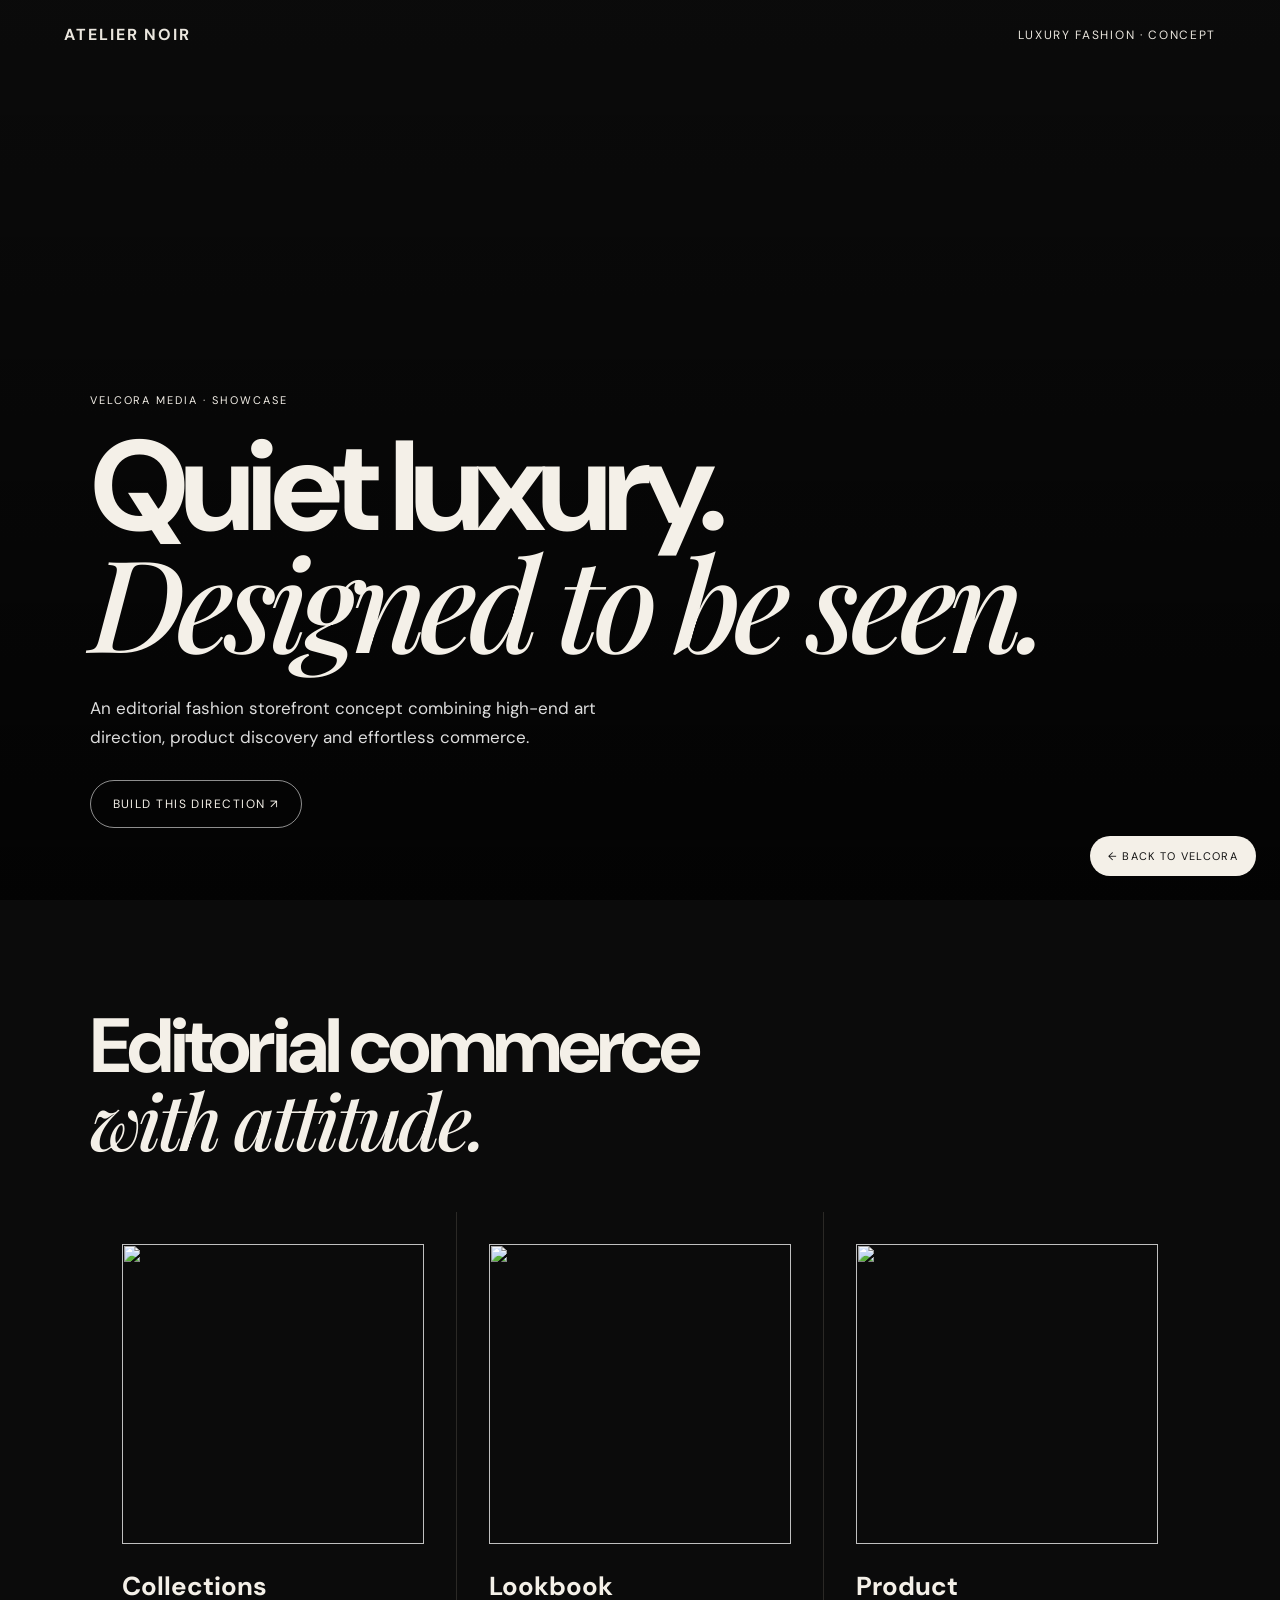
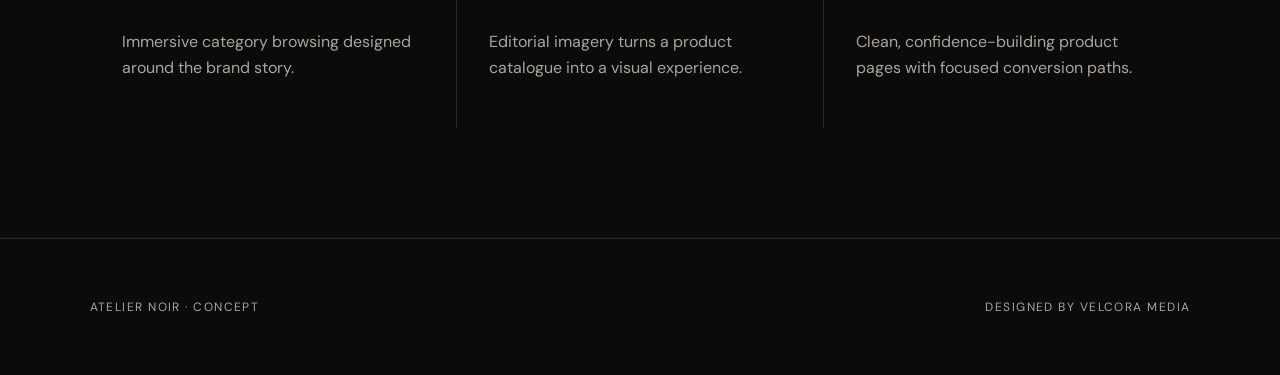
==== demos/atelier-noir.html @ e161b543 "Add Atelier Noir portfolio demo" ====
<!doctype html><html><head><meta charset='utf-8'><meta name='viewport' content='width=device-width,initial-scale=1'><title>Atelier Noir — Velcora Concept</title><link rel='stylesheet' href='demo.css'></head><body><nav class='demo-nav'><strong>ATELIER NOIR</strong><span>Luxury Fashion · Concept</span></nav><section class='hero' style="background-image:url('https://images.unsplash.com/photo-1483985988355-763728e1935b?auto=format&fit=crop&w=2200&q=85')"><div><div class='kicker'>Velcora Media · Showcase</div><h1>Quiet luxury.<br><em>Designed to be seen.</em></h1><p>An editorial fashion storefront concept combining high-end art direction, product discovery and effortless commerce.</p><a class='cta' href='../index.html#contact'>Build this direction ↗</a></div></section><section class='section'><h2>Editorial commerce<br><em>with attitude.</em></h2><div class='grid'><article class='card'><img src='https://images.unsplash.com/photo-1496747611176-843222e1e57c?auto=format&fit=crop&w=1200&q=85'><h3>Collections</h3><p>Immersive category browsing designed around the brand story.</p></article><article class='card'><img src='https://images.unsplash.com/photo-1529139574466-a303027c1d8b?auto=format&fit=crop&w=1200&q=85'><h3>Lookbook</h3><p>Editorial imagery turns a product catalogue into a visual experience.</p></article><article class='card'><img src='https://images.unsplash.com/photo-1485968579580-b6d095142e6e?auto=format&fit=crop&w=1200&q=85'><h3>Product</h3><p>Clean, confidence-building product pages with focused conversion paths.</p></article></div></section><footer class='demo-footer'><span>ATELIER NOIR · CONCEPT</span><span>Designed by Velcora Media</span></footer><a class='back' href='../index.html#work'>← Back to Velcora</a></body></html>
---- demos/demo.css ----
@import url('https://fonts.googleapis.com/css2?family=DM+Sans:wght@400;500;600;700&family=Playfair+Display:ital,wght@0,500;0,600;1,500&display=swap');
:root{--bg:#0b0b0b;--fg:#f4f0e8;--muted:#aaa59c;--line:#2b2926;--accent:#c9b58a}*{box-sizing:border-box}html{scroll-behavior:smooth}body{margin:0;background:var(--bg);color:var(--fg);font-family:'DM Sans',sans-serif}a{color:inherit;text-decoration:none}.demo-nav{position:fixed;top:0;left:0;right:0;z-index:5;display:flex;justify-content:space-between;align-items:center;padding:24px 5vw;mix-blend-mode:difference}.demo-nav strong{letter-spacing:.12em}.demo-nav span{font-size:12px;letter-spacing:.14em;text-transform:uppercase}.hero{min-height:100vh;display:grid;place-items:end start;padding:14vh 7vw 8vh;position:relative;overflow:hidden;background-size:cover;background-position:center}.hero:after{content:'';position:absolute;inset:0;background:linear-gradient(180deg,rgba(0,0,0,.05),rgba(0,0,0,.72))}.hero>*{position:relative;z-index:1}.kicker{text-transform:uppercase;letter-spacing:.18em;font-size:11px;margin-bottom:24px}.hero h1{font-size:clamp(58px,10vw,150px);line-height:.88;letter-spacing:-.06em;max-width:1000px;margin:0}.hero h1 em,.section h2 em{font-family:'Playfair Display',serif;font-weight:500}.hero p{max-width:570px;color:#ddd;line-height:1.7;font-size:17px;margin:28px 0}.cta{display:inline-flex;padding:15px 22px;border:1px solid rgba(255,255,255,.55);border-radius:100px;font-size:12px;text-transform:uppercase;letter-spacing:.12em}.section{padding:110px 7vw}.section h2{font-size:clamp(42px,6vw,86px);line-height:.95;letter-spacing:-.05em;margin:0 0 50px}.grid{display:grid;grid-template-columns:repeat(3,1fr);gap:1px;background:var(--line)}.card{background:var(--bg);min-height:340px;padding:32px;display:flex;flex-direction:column;justify-content:flex-end}.card img{width:100%;height:300px;object-fit:cover;margin-bottom:25px}.card h3{font-size:26px;margin:0 0 10px}.card p{color:var(--muted);line-height:1.6}.demo-footer{padding:60px 7vw;border-top:1px solid var(--line);display:flex;justify-content:space-between;color:var(--muted);font-size:12px;text-transform:uppercase;letter-spacing:.12em}.back{position:fixed;bottom:24px;right:24px;z-index:10;background:var(--fg);color:#111;padding:13px 18px;border-radius:100px;font-size:11px;text-transform:uppercase;letter-spacing:.12em}@media(max-width:700px){.demo-nav{padding:18px 5vw}.hero{padding:25vh 6vw 8vh}.hero h1{font-size:58px}.section{padding:75px 6vw}.grid{grid-template-columns:1fr}.card{min-height:260px}.demo-footer{display:block}.demo-footer>*{display:block;margin:10px 0}}
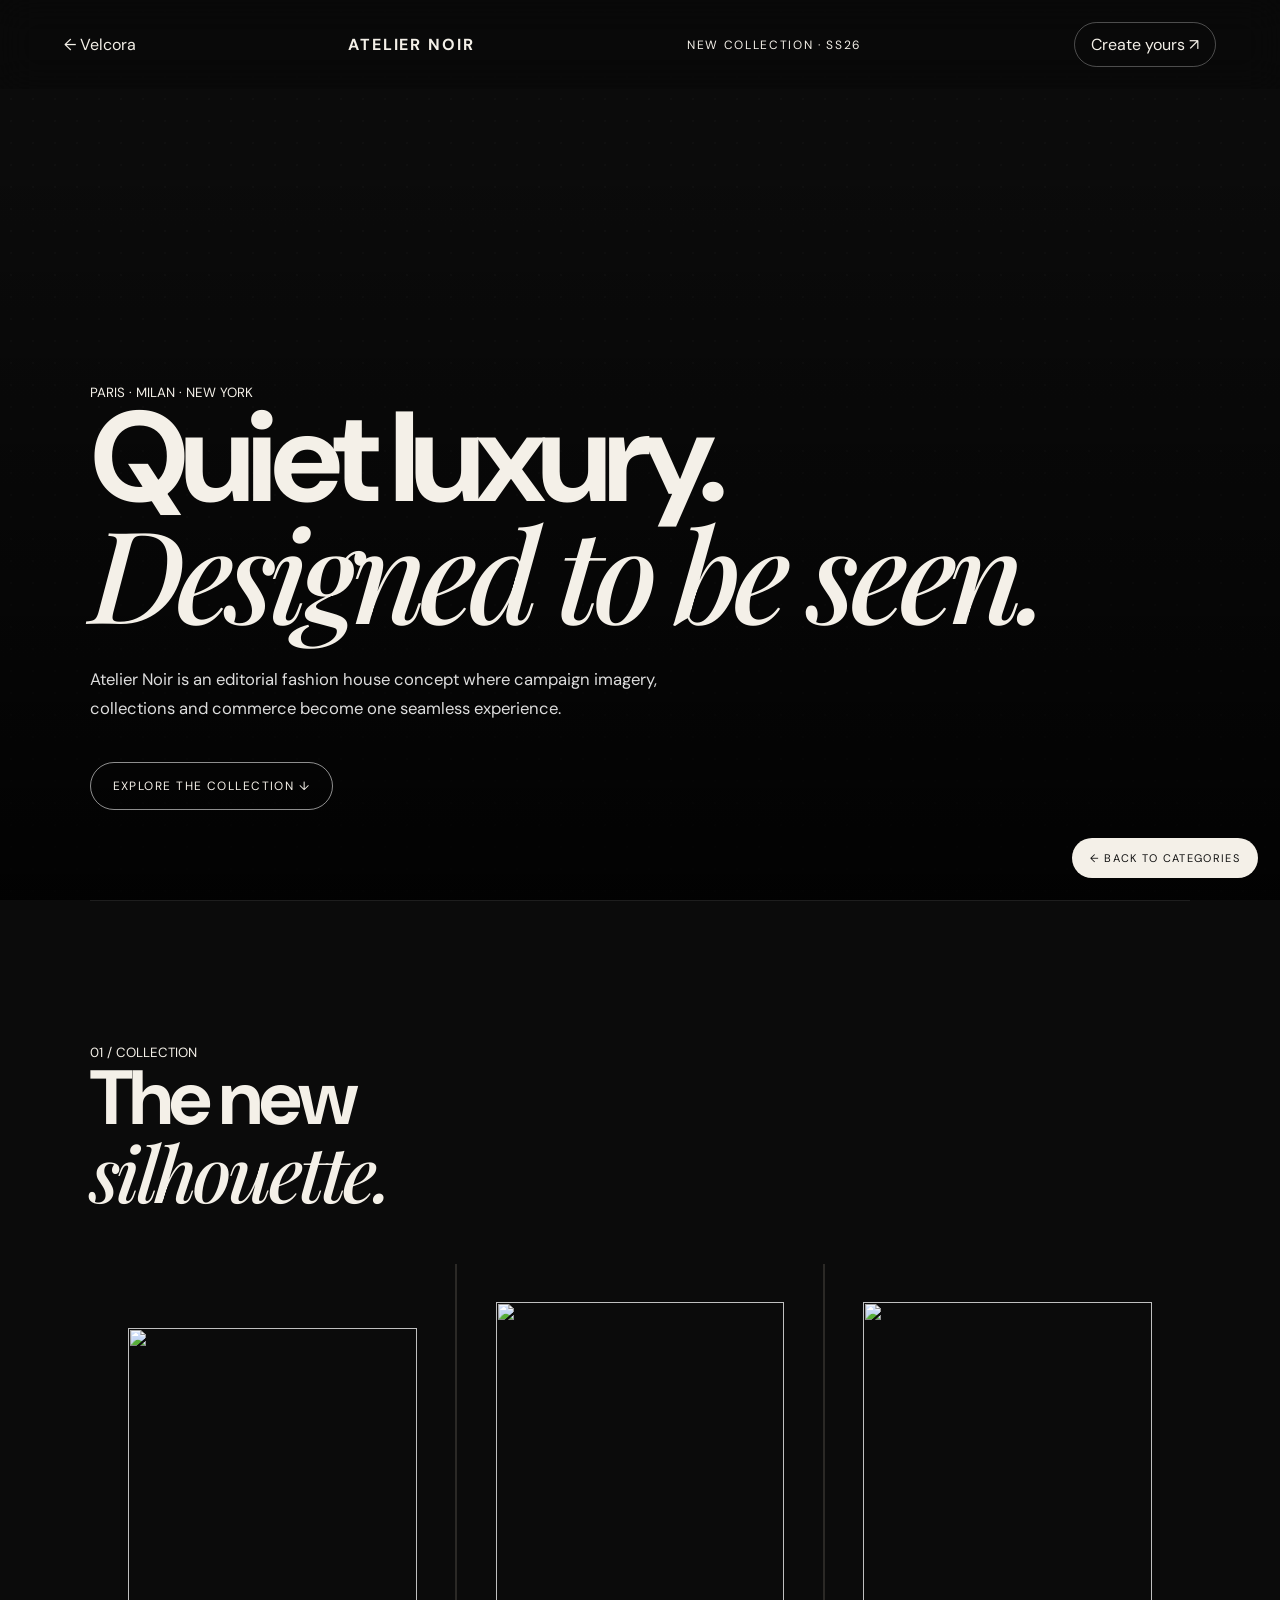
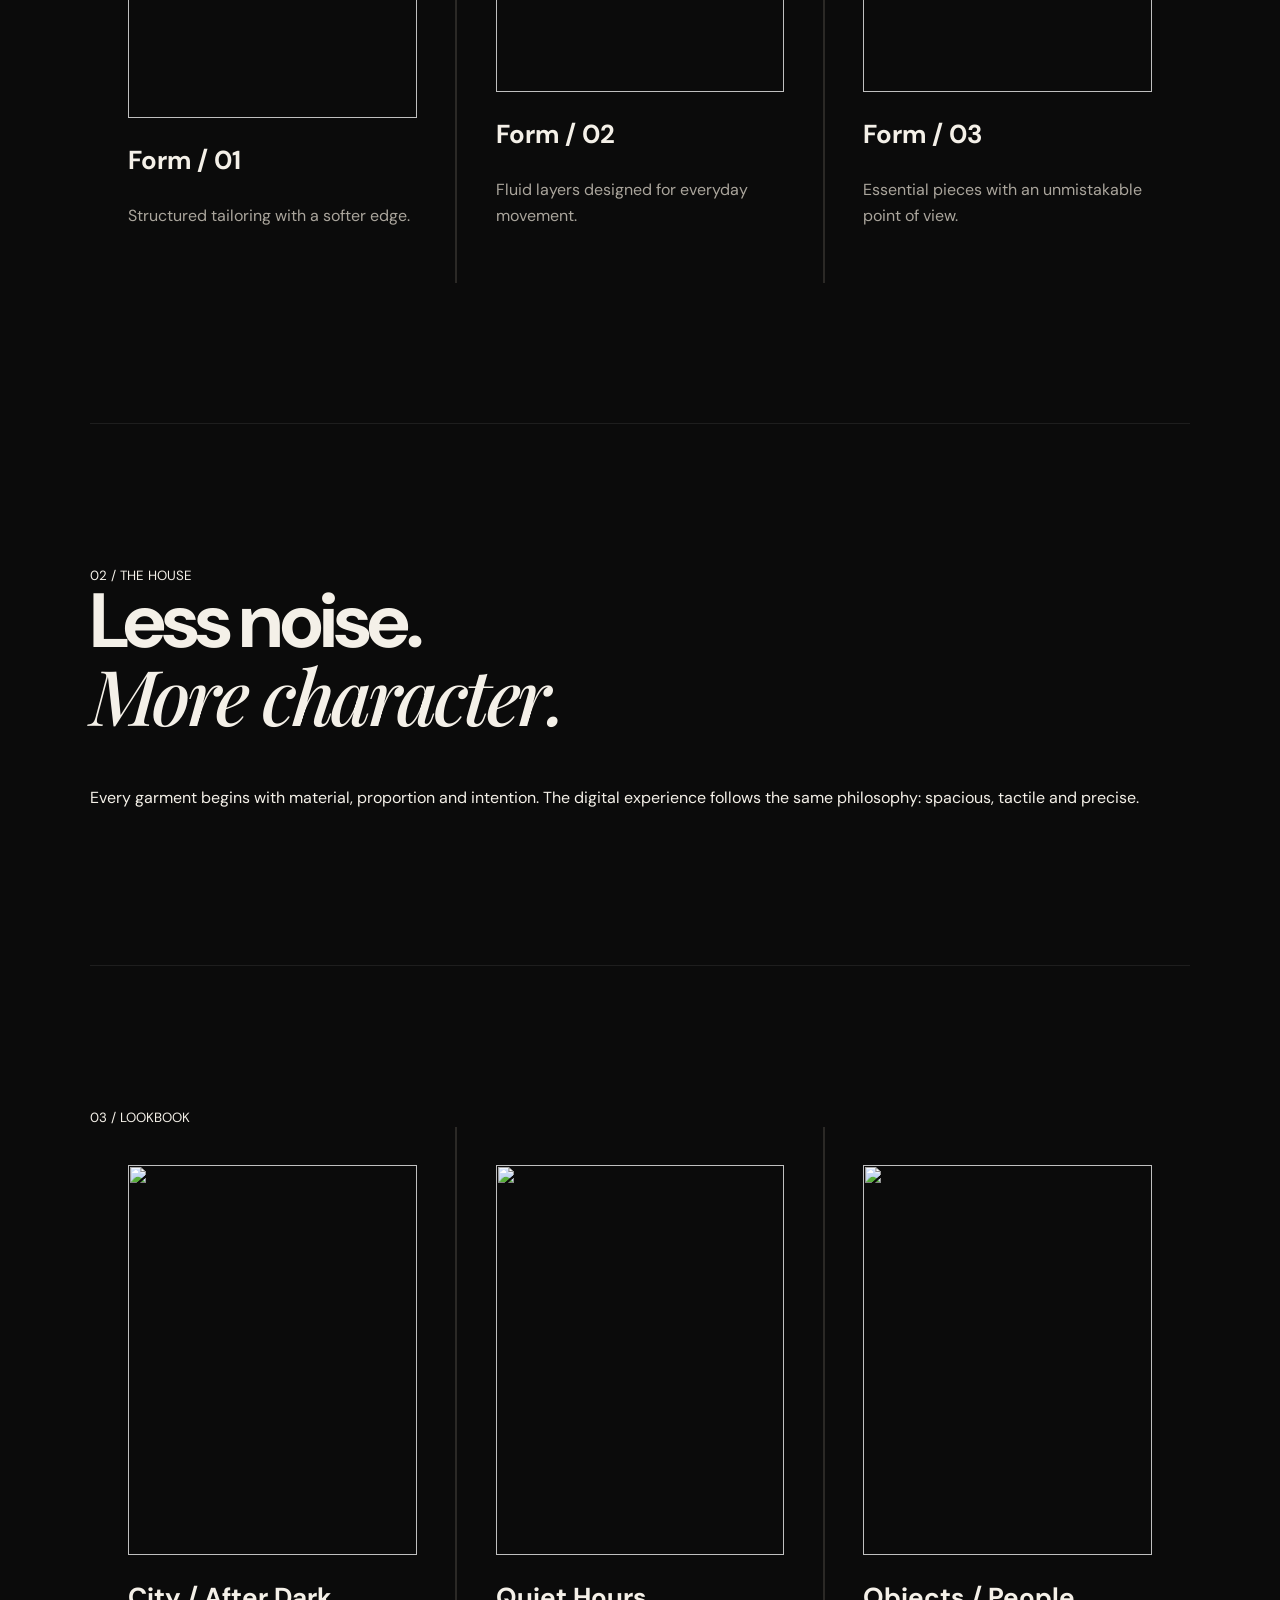
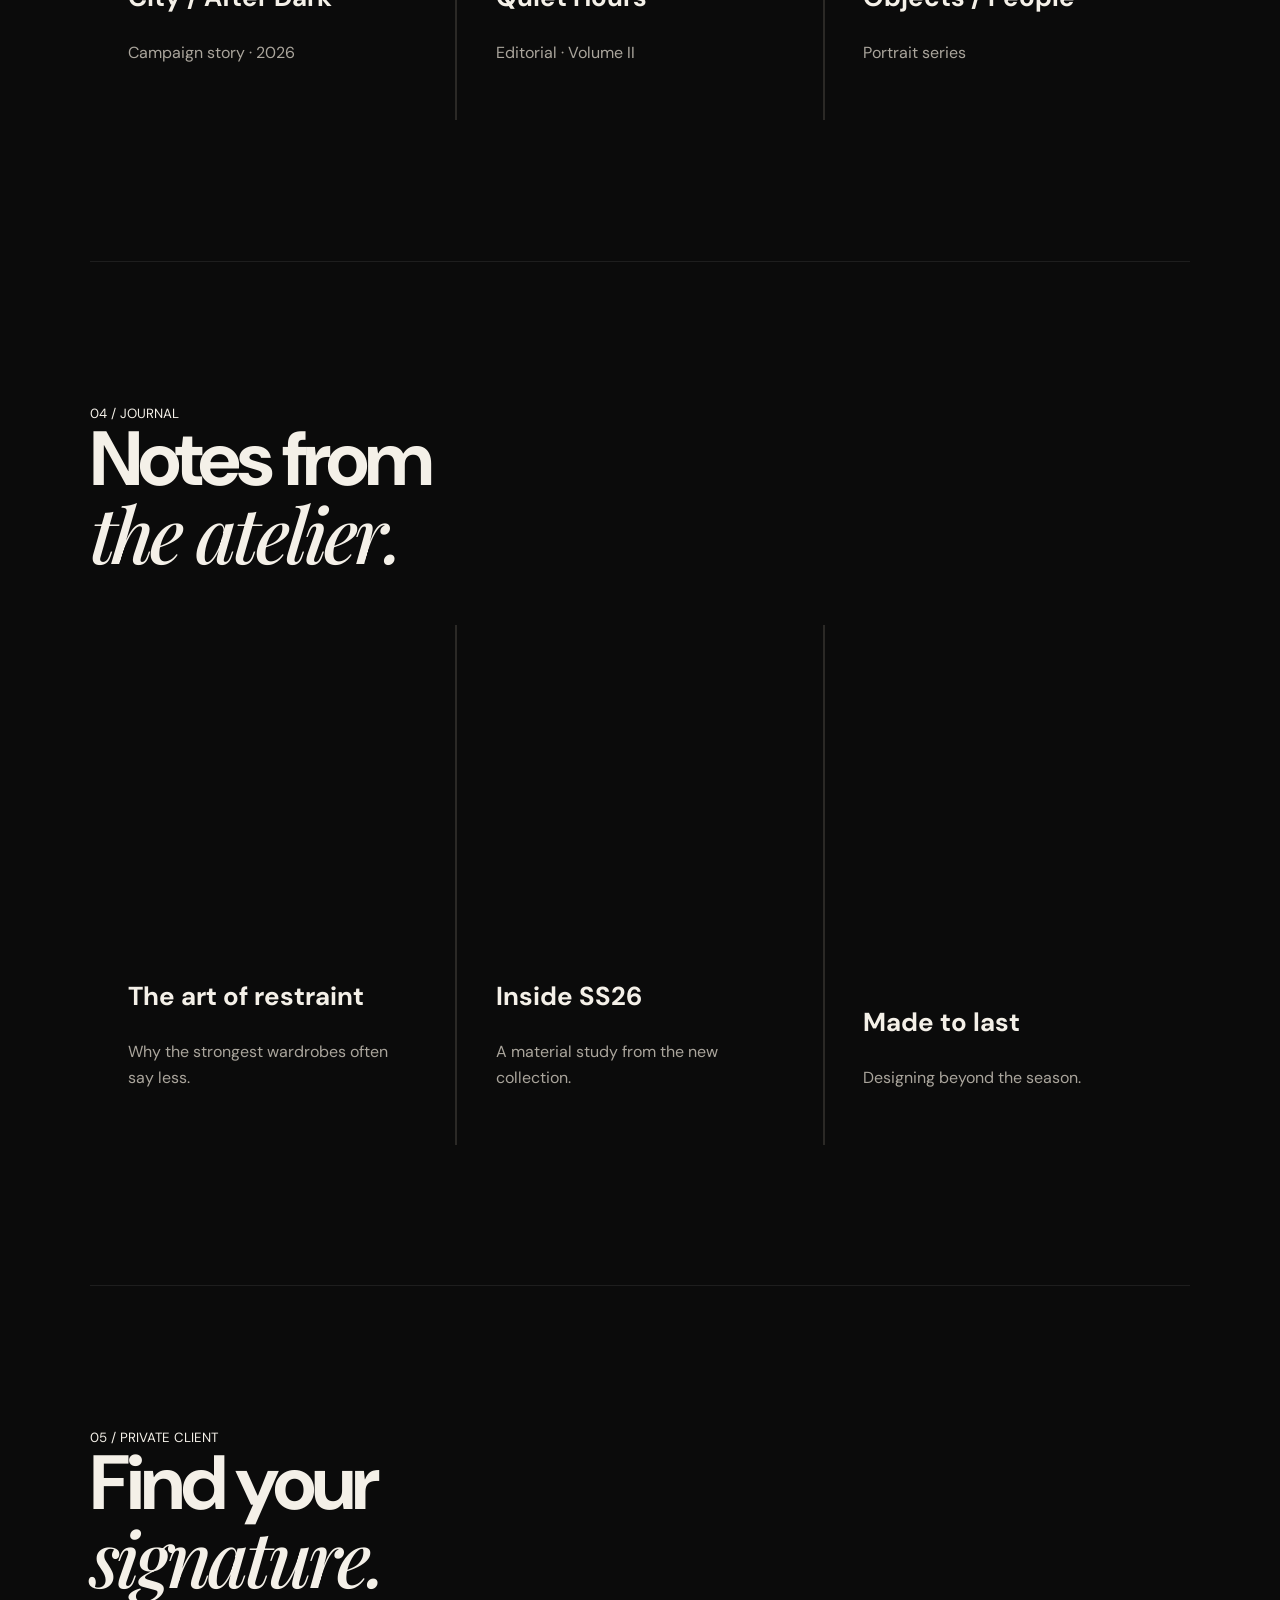
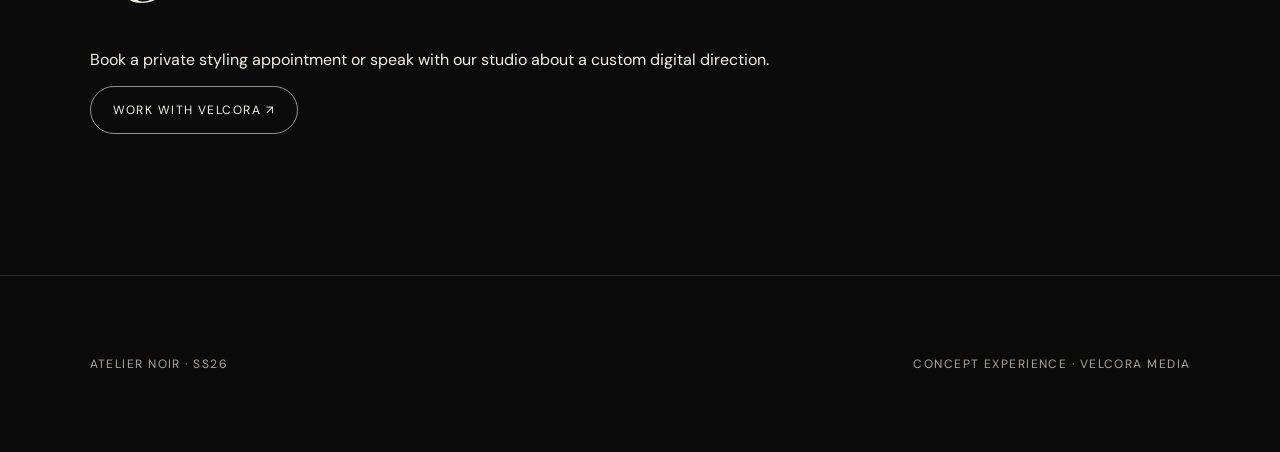
==== commit 178912b4: "Expand Atelier Noir into a full premium fashion website demo" ====
--- a/demos/atelier-noir.html
+++ b/demos/atelier-noir.html
@@ -1 +1 @@
-<!doctype html><html><head><meta charset='utf-8'><meta name='viewport' content='width=device-width,initial-scale=1'><title>Atelier Noir — Velcora Concept</title><link rel='stylesheet' href='demo.css'></head><body><nav class='demo-nav'><strong>ATELIER NOIR</strong><span>Luxury Fashion · Concept</span></nav><section class='hero' style="background-image:url('https://images.unsplash.com/photo-1483985988355-763728e1935b?auto=format&fit=crop&w=2200&q=85')"><div><div class='kicker'>Velcora Media · Showcase</div><h1>Quiet luxury.<br><em>Designed to be seen.</em></h1><p>An editorial fashion storefront concept combining high-end art direction, product discovery and effortless commerce.</p><a class='cta' href='../index.html#contact'>Build this direction ↗</a></div></section><section class='section'><h2>Editorial commerce<br><em>with attitude.</em></h2><div class='grid'><article class='card'><img src='https://images.unsplash.com/photo-1496747611176-843222e1e57c?auto=format&fit=crop&w=1200&q=85'><h3>Collections</h3><p>Immersive category browsing designed around the brand story.</p></article><article class='card'><img src='https://images.unsplash.com/photo-1529139574466-a303027c1d8b?auto=format&fit=crop&w=1200&q=85'><h3>Lookbook</h3><p>Editorial imagery turns a product catalogue into a visual experience.</p></article><article class='card'><img src='https://images.unsplash.com/photo-1485968579580-b6d095142e6e?auto=format&fit=crop&w=1200&q=85'><h3>Product</h3><p>Clean, confidence-building product pages with focused conversion paths.</p></article></div></section><footer class='demo-footer'><span>ATELIER NOIR · CONCEPT</span><span>Designed by Velcora Media</span></footer><a class='back' href='../index.html#work'>← Back to Velcora</a></body></html>+<!doctype html><html lang='en'><head><meta charset='utf-8'><meta name='viewport' content='width=device-width,initial-scale=1'><title>Atelier Noir — Fashion House</title><link rel='stylesheet' href='demo.css'><link rel='stylesheet' href='premium-demo.css'></head><body><nav class='demo-nav'><a href='../index.html'>← Velcora</a><strong>ATELIER NOIR</strong><span>New Collection · SS26</span><a href='../index.html#contact'>Create yours ↗</a></nav><main><section class='demo-hero' style="background:url('https://images.unsplash.com/photo-1483985988355-763728e1935b?auto=format&fit=crop&w=2400&q=90') center/cover"><div><small>PARIS · MILAN · NEW YORK</small><h1>Quiet luxury.<br><em>Designed to be seen.</em></h1><p>Atelier Noir is an editorial fashion house concept where campaign imagery, collections and commerce become one seamless experience.</p><a class='cta' href='#collection'>Explore the collection ↓</a></div></section><section class='section' id='collection'><small>01 / COLLECTION</small><h2>The new<br><em>silhouette.</em></h2><div class='grid'><article class='card'><img src='https://images.unsplash.com/photo-1496747611176-843222e1e57c?auto=format&fit=crop&w=1400&q=90'><h3>Form / 01</h3><p>Structured tailoring with a softer edge.</p></article><article class='card'><img src='https://images.unsplash.com/photo-1529139574466-a303027c1d8b?auto=format&fit=crop&w=1400&q=90'><h3>Form / 02</h3><p>Fluid layers designed for everyday movement.</p></article><article class='card'><img src='https://images.unsplash.com/photo-1485968579580-b6d095142e6e?auto=format&fit=crop&w=1400&q=90'><h3>Form / 03</h3><p>Essential pieces with an unmistakable point of view.</p></article></div></section><section class='section'><small>02 / THE HOUSE</small><h2>Less noise.<br><em>More character.</em></h2><p>Every garment begins with material, proportion and intention. The digital experience follows the same philosophy: spacious, tactile and precise.</p></section><section class='section'><small>03 / LOOKBOOK</small><div class='grid'><article class='card'><img src='https://images.unsplash.com/photo-1490481651871-ab68de25d43d?auto=format&fit=crop&w=1400&q=90'><h3>City / After Dark</h3><p>Campaign story · 2026</p></article><article class='card'><img src='https://images.unsplash.com/photo-1485230895905-ec40ba36b9bc?auto=format&fit=crop&w=1400&q=90'><h3>Quiet Hours</h3><p>Editorial · Volume II</p></article><article class='card'><img src='https://images.unsplash.com/photo-1487412720507-e7ab37603c6f?auto=format&fit=crop&w=1400&q=90'><h3>Objects / People</h3><p>Portrait series</p></article></div></section><section class='section'><small>04 / JOURNAL</small><h2>Notes from<br><em>the atelier.</em></h2><div class='grid'><article class='card'><h3>The art of restraint</h3><p>Why the strongest wardrobes often say less.</p></article><article class='card'><h3>Inside SS26</h3><p>A material study from the new collection.</p></article><article class='card'><h3>Made to last</h3><p>Designing beyond the season.</p></article></div></section><section class='section'><small>05 / PRIVATE CLIENT</small><h2>Find your<br><em>signature.</em></h2><p>Book a private styling appointment or speak with our studio about a custom digital direction.</p><a class='cta' href='../index.html#contact'>Work with Velcora ↗</a></section></main><footer class='demo-footer'><span>ATELIER NOIR · SS26</span><span>Concept experience · Velcora Media</span></footer><a class='back' href='../index.html#categories'>← Back to categories</a></body></html>
--- a/demos/demo.css
+++ b/demos/demo.css
@@ -1,2 +1,12 @@
 @import url('https://fonts.googleapis.com/css2?family=DM+Sans:wght@400;500;600;700&family=Playfair+Display:ital,wght@0,500;0,600;1,500&display=swap');
-:root{--bg:#0b0b0b;--fg:#f4f0e8;--muted:#aaa59c;--line:#2b2926;--accent:#c9b58a}*{box-sizing:border-box}html{scroll-behavior:smooth}body{margin:0;background:var(--bg);color:var(--fg);font-family:'DM Sans',sans-serif}a{color:inherit;text-decoration:none}.demo-nav{position:fixed;top:0;left:0;right:0;z-index:5;display:flex;justify-content:space-between;align-items:center;padding:24px 5vw;mix-blend-mode:difference}.demo-nav strong{letter-spacing:.12em}.demo-nav span{font-size:12px;letter-spacing:.14em;text-transform:uppercase}.hero{min-height:100vh;display:grid;place-items:end start;padding:14vh 7vw 8vh;position:relative;overflow:hidden;background-size:cover;background-position:center}.hero:after{content:'';position:absolute;inset:0;background:linear-gradient(180deg,rgba(0,0,0,.05),rgba(0,0,0,.72))}.hero>*{position:relative;z-index:1}.kicker{text-transform:uppercase;letter-spacing:.18em;font-size:11px;margin-bottom:24px}.hero h1{font-size:clamp(58px,10vw,150px);line-height:.88;letter-spacing:-.06em;max-width:1000px;margin:0}.hero h1 em,.section h2 em{font-family:'Playfair Display',serif;font-weight:500}.hero p{max-width:570px;color:#ddd;line-height:1.7;font-size:17px;margin:28px 0}.cta{display:inline-flex;padding:15px 22px;border:1px solid rgba(255,255,255,.55);border-radius:100px;font-size:12px;text-transform:uppercase;letter-spacing:.12em}.section{padding:110px 7vw}.section h2{font-size:clamp(42px,6vw,86px);line-height:.95;letter-spacing:-.05em;margin:0 0 50px}.grid{display:grid;grid-template-columns:repeat(3,1fr);gap:1px;background:var(--line)}.card{background:var(--bg);min-height:340px;padding:32px;display:flex;flex-direction:column;justify-content:flex-end}.card img{width:100%;height:300px;object-fit:cover;margin-bottom:25px}.card h3{font-size:26px;margin:0 0 10px}.card p{color:var(--muted);line-height:1.6}.demo-footer{padding:60px 7vw;border-top:1px solid var(--line);display:flex;justify-content:space-between;color:var(--muted);font-size:12px;text-transform:uppercase;letter-spacing:.12em}.back{position:fixed;bottom:24px;right:24px;z-index:10;background:var(--fg);color:#111;padding:13px 18px;border-radius:100px;font-size:11px;text-transform:uppercase;letter-spacing:.12em}@media(max-width:700px){.demo-nav{padding:18px 5vw}.hero{padding:25vh 6vw 8vh}.hero h1{font-size:58px}.section{padding:75px 6vw}.grid{grid-template-columns:1fr}.card{min-height:260px}.demo-footer{display:block}.demo-footer>*{display:block;margin:10px 0}}
+:root{--bg:#0b0b0b;--fg:#f4f0e8;--muted:#aaa59c;--line:#2b2926;--accent:#c9b58a}*{box-sizing:border-box}html{scroll-behavior:smooth}body{margin:0;background:var(--bg);color:var(--fg);font-family:'DM Sans',sans-serif;overflow-x:hidden}a{color:inherit;text-decoration:none}.demo-nav{position:fixed;top:0;left:0;right:0;z-index:20;display:flex;justify-content:space-between;align-items:center;padding:24px 5vw;background:linear-gradient(180deg,rgba(0,0,0,.45),transparent);backdrop-filter:blur(12px)}.demo-nav strong{letter-spacing:.12em}.demo-nav a{transition:opacity .25s,transform .25s}.demo-nav a:hover{opacity:.65;transform:translateY(-1px)}.demo-nav span{font-size:12px;letter-spacing:.14em;text-transform:uppercase}.hero,.demo-hero{min-height:100vh;display:grid;place-items:end start;padding:14vh 7vw 8vh;position:relative;overflow:hidden;background-size:cover;background-position:center}.hero:after,.demo-hero:after{content:'';position:absolute;inset:0;background:linear-gradient(180deg,rgba(0,0,0,.04) 20%,rgba(0,0,0,.8) 100%);z-index:0}.hero:before,.demo-hero:before{content:'';position:absolute;inset:0;background-image:radial-gradient(rgba(255,255,255,.14) 1px,transparent 1px);background-size:24px 24px;opacity:.14;z-index:0}.hero>* ,.demo-hero>*{position:relative;z-index:2}.kicker{text-transform:uppercase;letter-spacing:.18em;font-size:11px;margin-bottom:24px}.hero h1,.demo-hero h1{font-size:clamp(58px,10vw,150px);line-height:.88;letter-spacing:-.06em;max-width:1000px;margin:0}.hero h1 em,.demo-hero h1 em,.section h2 em{font-family:'Playfair Display',serif;font-weight:500}.hero p,.demo-hero p{max-width:570px;color:#ddd;line-height:1.7;font-size:17px;margin:28px 0}.cta,.demo-button,.buy,.book{display:inline-flex;align-items:center;gap:10px;padding:15px 22px;border:1px solid rgba(255,255,255,.55);border-radius:100px;font-size:12px;text-transform:uppercase;letter-spacing:.12em;transition:transform .3s,box-shadow .3s,background .3s}.cta:hover,.demo-button:hover,.buy:hover,.book:hover{transform:translateY(-4px);box-shadow:0 18px 40px rgba(0,0,0,.25)}.section{padding:110px 7vw}.section h2{font-size:clamp(42px,6vw,86px);line-height:.95;letter-spacing:-.05em;margin:0 0 50px}.grid{display:grid;grid-template-columns:repeat(3,1fr);gap:1px;background:var(--line)}.card{background:var(--bg);min-height:340px;padding:32px;display:flex;flex-direction:column;justify-content:flex-end;overflow:hidden}.card img{width:100%;height:300px;object-fit:cover;margin-bottom:25px}.card h3{font-size:26px;margin:0 0 10px}.card p{color:var(--muted);line-height:1.6}.demo-footer{padding:60px 7vw;border-top:1px solid var(--line);display:flex;justify-content:space-between;color:var(--muted);font-size:12px;text-transform:uppercase;letter-spacing:.12em}.demo-footer a:hover{color:var(--fg)}.back{position:fixed;bottom:24px;right:24px;z-index:30;background:var(--fg);color:#111;padding:13px 18px;border-radius:100px;font-size:11px;text-transform:uppercase;letter-spacing:.12em}.product,.look,.feature,.card,.tile,.benefit,.row,.service{transition:transform .35s,box-shadow .35s}.product:hover,.look:hover,.feature:hover,.card:hover,.tile:hover,.benefit:hover{transform:translateY(-7px);box-shadow:0 25px 60px rgba(0,0,0,.16)}
+/* premium visual art direction */
+body:has(.products) .demo-hero{background-image:url('https://images.unsplash.com/photo-1441986300917-64674bd600d8?auto=format&fit=crop&w=2200&q=88')!important}.products .product:nth-child(1){background-image:url('https://images.unsplash.com/photo-1553062407-98eeb64c6a62?auto=format&fit=crop&w=1100&q=88')!important;background-size:cover;background-position:center}.products .product:nth-child(2){background-image:url('https://images.unsplash.com/photo-1507473885765-e6ed057f782c?auto=format&fit=crop&w=1100&q=88')!important;background-size:cover;background-position:center}.products .product:nth-child(3){background-image:url('https://images.unsplash.com/photo-1544816155-12df9643f363?auto=format&fit=crop&w=1100&q=88')!important;background-size:cover;background-position:center}
+body:has(.hero-product) .demo-hero{background:radial-gradient(circle at 70% 50%,#65cfc355,transparent 28%),#102b2b!important}.hero-product{position:relative;overflow:hidden}.hero-product:before{content:'';position:absolute;inset:8%;border-radius:50%;background:url('https://images.unsplash.com/photo-1556228578-8c89e6adf883?auto=format&fit=crop&w=1100&q=88') center/cover;opacity:.9;box-shadow:0 30px 80px rgba(0,0,0,.22)}.hero-product span{position:relative;z-index:2;text-shadow:0 8px 25px rgba(0,0,0,.3)}
+body:has(.intro) .demo-hero{background-image:url('https://images.unsplash.com/photo-1497366754035-f200968a6e72?auto=format&fit=crop&w=2200&q=88')!important}.intro{position:relative}.intro:after{content:'ELENA VALE';position:absolute;right:6vw;top:8vw;font-size:10px;letter-spacing:.25em;opacity:.35}
+body:has(.collection) .demo-hero{background-image:url('https://images.unsplash.com/photo-1496747611176-843222e1e57c?auto=format&fit=crop&w=2200&q=88')!important}.look{background-size:cover!important;background-position:center!important}.look:nth-child(1){background-image:url('https://images.unsplash.com/photo-1539109136881-3be0616acf4b?auto=format&fit=crop&w=1200&q=88')!important}.look:nth-child(2){background-image:url('https://images.unsplash.com/photo-1525507119028-ed4c629a60a3?auto=format&fit=crop&w=1200&q=88')!important}.look:nth-child(3){background-image:url('https://images.unsplash.com/photo-1509631179647-0177331693ae?auto=format&fit=crop&w=1200&q=88')!important}.look:nth-child(4){background-image:url('https://images.unsplash.com/photo-1515886657613-9f3515b0c78f?auto=format&fit=crop&w=1200&q=88')!important}
+body:has(.stats) .demo-hero{background-image:url('https://images.unsplash.com/photo-1497366811353-6870744d04b2?auto=format&fit=crop&w=2200&q=88')!important}.stats{background:rgba(255,255,255,.92);backdrop-filter:blur(10px)}
+body:has(.pricing) .demo-hero{background:radial-gradient(circle at 50% 45%,#6d39d855,transparent 38%),#050508!important}.pricing{position:relative}.pricing:before{content:'';position:absolute;inset:0;background:linear-gradient(120deg,transparent,#8b5cf60d,transparent);pointer-events:none}
+body:has(.benefits) .demo-hero{background-image:url('https://images.unsplash.com/photo-1558655146-d09347e92766?auto=format&fit=crop&w=2200&q=88')!important}.benefit{border-radius:22px;overflow:hidden}
+body:has(.work) .demo-hero{background-image:url('https://images.unsplash.com/photo-1550745165-9bc0b252726f?auto=format&fit=crop&w=2200&q=88')!important}.tile{background-size:cover!important;background-position:center!important}.tile:nth-child(1){background-image:url('https://images.unsplash.com/photo-1494438639946-1ebd1d20bf85?auto=format&fit=crop&w=1200&q=88')!important}.tile:nth-child(2){background-image:url('https://images.unsplash.com/photo-1497215728101-856f4ea42174?auto=format&fit=crop&w=1200&q=88')!important}.tile:nth-child(3){background-image:url('https://images.unsplash.com/photo-1523726491678-bf852e717f6a?auto=format&fit=crop&w=1200&q=88')!important}.tile:nth-child(4){background-image:url('https://images.unsplash.com/photo-1558655146-9f40138edfeb?auto=format&fit=crop&w=1200&q=88')!important}
+@media(max-width:700px){.demo-nav{padding:18px 5vw}.demo-hero,.hero{min-height:92svh;padding:25vh 6vw 8vh}.demo-hero h1,.hero h1{font-size:clamp(52px,15vw,80px)}.section{padding:75px 6vw}.grid{grid-template-columns:1fr}.card{min-height:280px}.products,.features,.collection,.work{gap:12px!important}.product,.look,.tile{min-height:78vw!important}.demo-footer{display:block;padding-bottom:90px}.demo-footer>*{display:block;margin:10px 0}.stats{grid-template-columns:1fr 1fr!important;gap:24px!important}.hero-product{width:min(78vw,390px);margin:auto}}
--- a/demos/premium-demo.css
+++ b/demos/premium-demo.css
@@ -0,0 +1 @@
+*{box-sizing:border-box}html{scroll-behavior:smooth}body{overflow-x:hidden;min-width:320px}img{display:block}.demo-nav{backdrop-filter:blur(18px);background:rgba(0,0,0,.18)!important;transition:.3s;padding:22px clamp(22px,5vw,80px)}.demo-nav a,.demo-nav strong{transition:opacity .25s}.demo-nav a:hover{opacity:.65}.demo-hero,.hero{position:relative;isolation:isolate;min-height:100svh!important;padding:18vh clamp(22px,7vw,110px) 10vh!important}.demo-hero:before,.hero:before{content:'';position:absolute;inset:0;background-image:radial-gradient(rgba(255,255,255,.13) 1px,transparent 1px);background-size:22px 22px;opacity:.16;pointer-events:none}.demo-hero h1{max-width:1150px!important}.demo-hero p{font-size:clamp(16px,1.3vw,21px);max-width:650px}.demo-button,.cta,.buy,.book{transition:transform .25s,background .25s,box-shadow .25s}.demo-button:hover,.cta:hover,.buy:hover,.book:hover{transform:translateY(-3px);box-shadow:0 14px 35px rgba(0,0,0,.18)}.section{padding:clamp(100px,11vw,180px) clamp(22px,7vw,110px)!important;position:relative}.section:before{content:'';position:absolute;top:0;left:7vw;right:7vw;border-top:1px solid rgba(255,255,255,.08)}.section h2{max-width:1100px}.grid{grid-template-columns:repeat(3,minmax(0,1fr));gap:2px}.product,.look,.feature,.card,.tile,.benefit,.row,.service,.q{transition:transform .35s,box-shadow .35s}.product:hover,.look:hover,.feature:hover,.card:hover,.tile:hover,.benefit:hover{transform:translateY(-7px);box-shadow:0 25px 60px rgba(0,0,0,.16)}.card{min-height:520px!important;padding:clamp(24px,3vw,48px)!important}.card img{height:390px!important;object-fit:cover}.product,.look,.tile,.benefit{min-height:520px}.product img,.look img{height:390px;object-fit:cover;width:100%}.demo-footer{padding:80px clamp(22px,7vw,110px)}.back{bottom:22px;right:22px}.demo-nav a:last-child{border:1px solid rgba(255,255,255,.28);padding:11px 16px;border-radius:100px}.demo-hero .cta,.demo-hero .demo-button{margin-top:12px}.demo-hero>div,.hero>div{position:relative;z-index:2}.demo-hero img,.hero img{width:100%;height:100%;object-fit:cover}.trust,.proof,.stats{position:relative;z-index:2}@media(max-width:900px){.demo-hero{min-height:88svh!important;padding:17vh 22px 9vh!important}.section{padding:85px 22px!important}.section:before{left:22px;right:22px}.grid{grid-template-columns:1fr}.card{min-height:440px!important}.card img{height:280px!important}.product,.look,.tile,.benefit{min-height:400px}.demo-footer{padding:60px 22px 110px}.products,.features,.collection,.work,.stats{gap:12px!important}}@media(max-width:520px){.demo-nav{font-size:11px}.demo-nav a:last-child{padding:9px 12px}.demo-hero h1{font-size:clamp(48px,16vw,76px)!important}.demo-hero p{font-size:15px}.section h2{font-size:clamp(38px,12vw,60px)!important}.card{min-height:380px!important}.card img{height:220px!important}.product,.look,.tile{min-height:78vw!important}.hero-product{width:min(78vw,390px);margin:auto}.demo-footer{padding-bottom:110px!important}}
